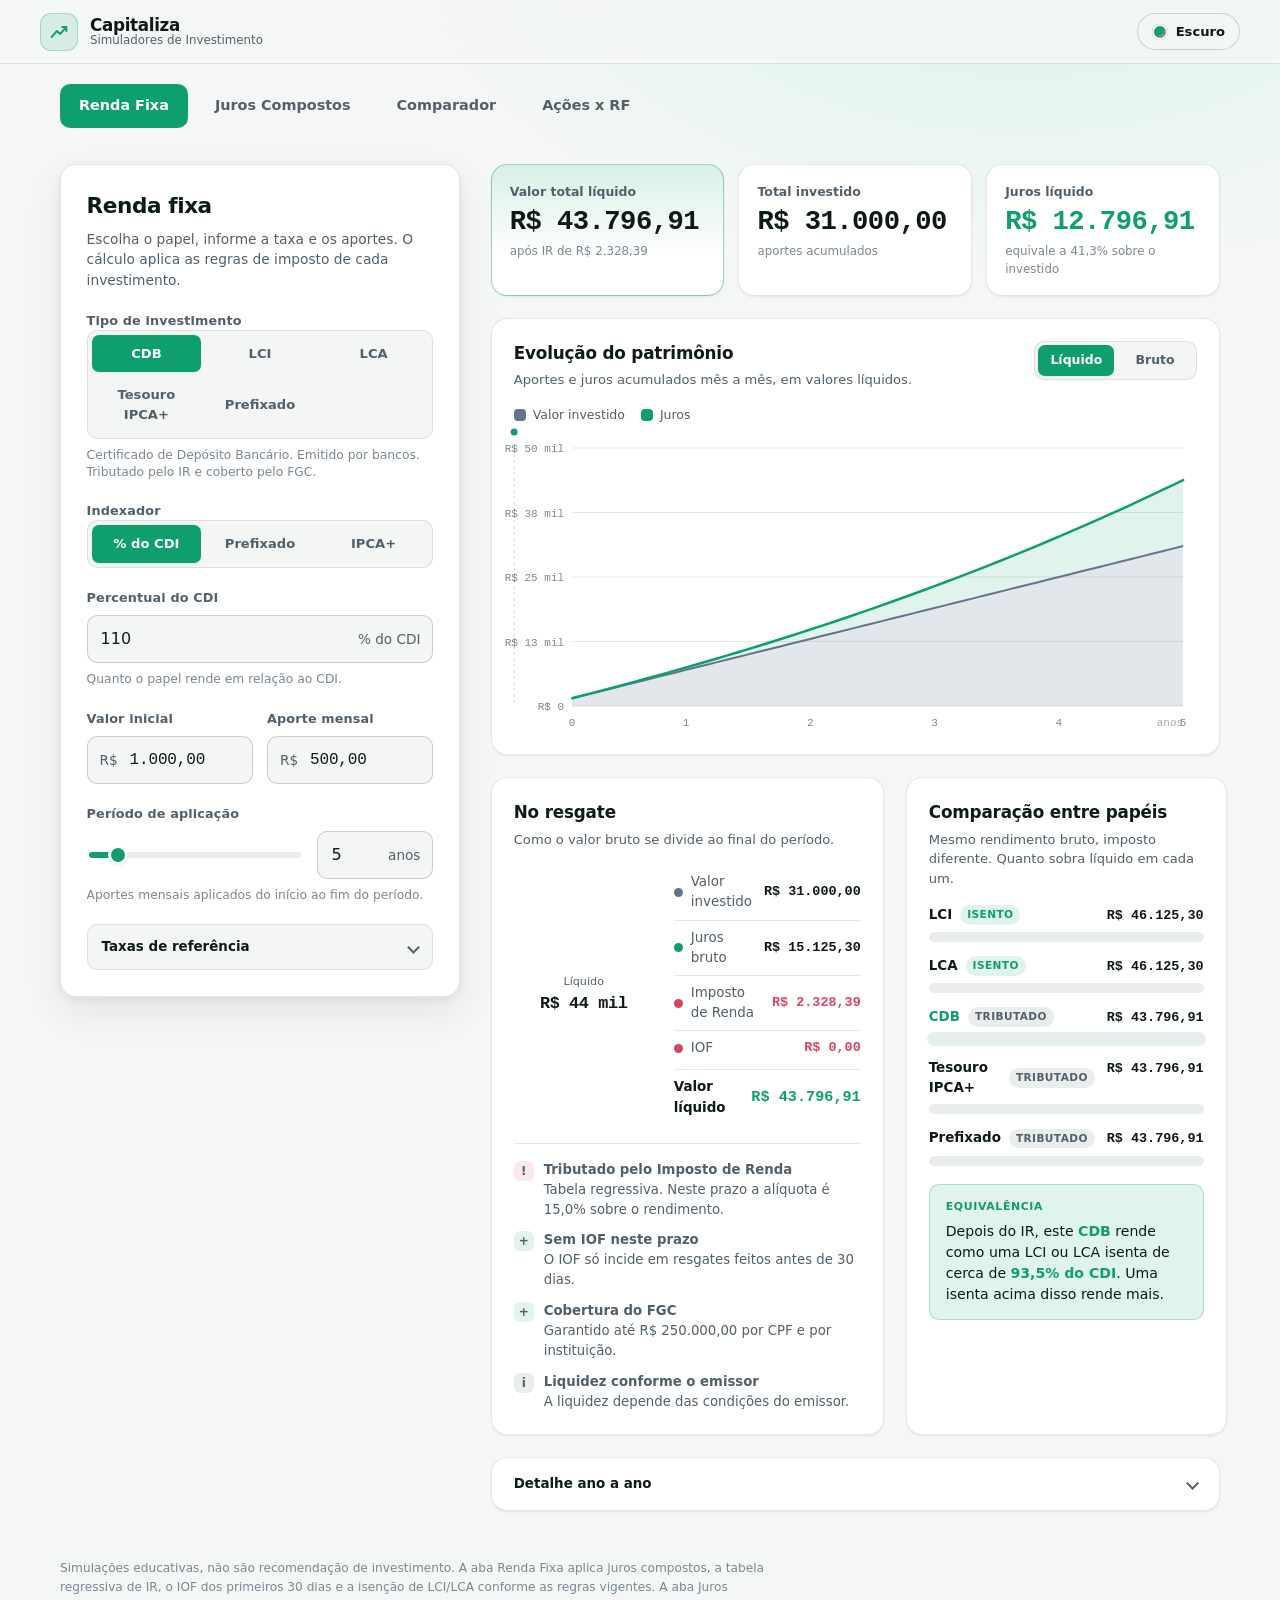
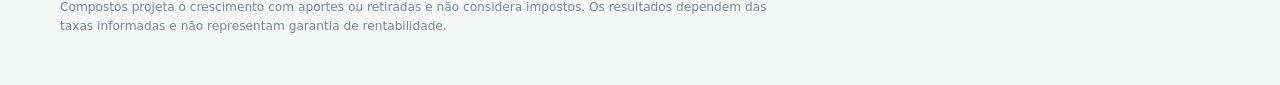
==== public/index.html @ 582df87d "fix: corrige exposição de .git e reestrutura site em public/ - Move index.html/script.js/style.css p" ====
<!DOCTYPE html>
<html lang="pt-BR" data-theme="dark">
<head>
  <meta charset="UTF-8">
  <meta name="viewport" content="width=device-width, initial-scale=1.0">
  <meta name="color-scheme" content="dark light">
  <meta name="theme-color" content="#0a0c10">
  <meta name="description" content="Simuladores de investimento: renda fixa brasileira (CDB, LCI, LCA, Tesouro IPCA+, prefixado) com IR, IOF e FGC, e calculadora de juros compostos e simples com aportes ou retiradas mensais e gráficos.">
  <title>Capitaliza · Simuladores de Investimento</title>
  <link rel="stylesheet" href="style.css">
</head>
<body>
  <!-- Região exclusiva para leitores de tela: anuncia o resumo a cada recálculo -->
  <p class="sr-only" id="live-summary" aria-live="polite"></p>

  <header class="app-header">
    <a class="brand" href="#main">
      <span class="brand__mark" aria-hidden="true">
        <svg viewBox="0 0 24 24" width="22" height="22" fill="none" stroke="currentColor" stroke-width="2.2" stroke-linecap="round" stroke-linejoin="round">
          <path d="M4 17.5 L9.5 11 L13.5 14 L20 6.5"></path>
          <path d="M15.5 6.5 L20 6.5 L20 11"></path>
        </svg>
      </span>
      <span class="brand__text">
        <span class="brand__name">Capitaliza</span>
        <span class="brand__sub">Simuladores de Investimento</span>
      </span>
    </a>

    <button type="button" class="theme-toggle" id="theme-toggle" aria-label="Alternar entre tema claro e escuro">
      <span class="theme-toggle__icon" aria-hidden="true"></span>
      <span class="theme-toggle__label" id="theme-toggle-label">Claro</span>
    </button>
  </header>

  <nav class="tabs" role="tablist" aria-label="Calculadoras">
    <button type="button" class="tab is-active" id="tab-rendafixa" role="tab" aria-selected="true" aria-controls="view-rendafixa">Renda Fixa</button>
    <button type="button" class="tab" id="tab-juros" role="tab" aria-selected="false" aria-controls="view-juros" tabindex="-1">Juros Compostos</button>
    <button type="button" class="tab" id="tab-comparador" role="tab" aria-selected="false" aria-controls="view-comparador" tabindex="-1">Comparador</button>
    <button type="button" class="tab" id="tab-acoes" role="tab" aria-selected="false" aria-controls="view-acoes" tabindex="-1">Ações x RF</button>
  </nav>

  <main id="main">

    <!-- ===================================================================
         ABA 1: RENDA FIXA
         =================================================================== -->
    <div class="view layout is-active" id="view-rendafixa" role="tabpanel" aria-labelledby="tab-rendafixa">

      <form class="panel" id="simulator-form" novalidate>
        <header class="panel__head">
          <h1 class="panel__title">Renda fixa</h1>
          <p class="panel__hint">Escolha o papel, informe a taxa e os aportes. O cálculo aplica as regras de imposto de cada investimento.</p>
        </header>

        <fieldset class="field">
          <legend class="field__legend">Tipo de investimento</legend>
          <div class="segmented segmented--wrap" role="radiogroup" aria-label="Tipo de investimento" id="instrument-group">
            <label class="segment"><input type="radio" name="instrument" value="cdb" checked><span class="segment__face">CDB</span></label>
            <label class="segment"><input type="radio" name="instrument" value="lci"><span class="segment__face">LCI</span></label>
            <label class="segment"><input type="radio" name="instrument" value="lca"><span class="segment__face">LCA</span></label>
            <label class="segment"><input type="radio" name="instrument" value="tesouro_ipca"><span class="segment__face">Tesouro IPCA+</span></label>
            <label class="segment"><input type="radio" name="instrument" value="pre"><span class="segment__face">Prefixado</span></label>
          </div>
          <p class="field__help" id="instrument-help"></p>
        </fieldset>

        <fieldset class="field">
          <legend class="field__legend">Indexador</legend>
          <div class="segmented" role="radiogroup" aria-label="Indexador" id="indexer-group"></div>
        </fieldset>

        <div class="field">
          <label class="field__label" for="rate-input" id="rate-label">Percentual do CDI</label>
          <div class="affix-input">
            <input class="control" id="rate-input" type="text" inputmode="decimal" autocomplete="off" value="110" aria-describedby="rate-help">
            <span class="affix affix--suffix" id="rate-suffix">% do CDI</span>
          </div>
          <p class="field__help" id="rate-help">Quanto o papel rende em relação ao CDI.</p>
        </div>

        <div class="field-row">
          <div class="field">
            <label class="field__label" for="initial-input">Valor inicial</label>
            <div class="affix-input">
              <span class="affix affix--prefix">R$</span>
              <input class="control control--money" id="initial-input" type="text" inputmode="numeric" autocomplete="off" value="1.000,00">
            </div>
          </div>
          <div class="field">
            <label class="field__label" for="monthly-input">Aporte mensal</label>
            <div class="affix-input">
              <span class="affix affix--prefix">R$</span>
              <input class="control control--money" id="monthly-input" type="text" inputmode="numeric" autocomplete="off" value="500,00">
            </div>
          </div>
        </div>

        <div class="field">
          <label class="field__label" for="years-input">Período de aplicação</label>
          <div class="years">
            <input class="years__range" id="years-range" type="range" min="1" max="40" step="1" value="5" aria-label="Período em anos (controle deslizante)">
            <div class="affix-input affix-input--compact">
              <input class="control" id="years-input" type="number" min="1" max="40" step="1" value="5" aria-label="Período em anos">
              <span class="affix affix--suffix">anos</span>
            </div>
          </div>
          <p class="field__help" id="term-help"></p>
        </div>

        <details class="assumptions">
          <summary class="assumptions__summary">
            <span>Taxas de referência</span>
            <span class="assumptions__caret" aria-hidden="true"></span>
          </summary>
          <div class="assumptions__body">
            <div class="field-row">
              <div class="field">
                <label class="field__label" for="cdi-input">CDI ao ano</label>
                <div class="affix-input">
                  <input class="control" id="cdi-input" type="text" inputmode="decimal" autocomplete="off" value="14,40">
                  <span class="affix affix--suffix">%</span>
                </div>
              </div>
              <div class="field">
                <label class="field__label" for="ipca-input">IPCA ao ano</label>
                <div class="affix-input">
                  <input class="control" id="ipca-input" type="text" inputmode="decimal" autocomplete="off" value="4,50">
                  <span class="affix affix--suffix">%</span>
                </div>
              </div>
            </div>
            <p class="field__help">
              Selic em 14,50% a.a. (Copom, jun/2026). O CDI fica logo abaixo da Selic.
              Valores editáveis: confirme as taxas vigentes antes de decidir.
            </p>
          </div>
        </details>
      </form>

      <section class="results" aria-label="Resultado da simulação">
        <div class="metrics" id="metrics">
          <article class="metric metric--primary">
            <span class="metric__label">Valor total líquido</span>
            <strong class="metric__value" id="m-net-total">R$ 0,00</strong>
            <span class="metric__foot" id="m-net-rate">no resgate, após impostos</span>
          </article>
          <article class="metric">
            <span class="metric__label">Total investido</span>
            <strong class="metric__value" id="m-invested">R$ 0,00</strong>
            <span class="metric__foot" id="m-invested-foot">aportes acumulados</span>
          </article>
          <article class="metric">
            <span class="metric__label">Juros líquido</span>
            <strong class="metric__value metric__value--accent" id="m-net-yield">R$ 0,00</strong>
            <span class="metric__foot" id="m-net-yield-foot">rendimento após impostos</span>
          </article>
        </div>

        <article class="card chart-card">
          <header class="card__head">
            <div>
              <h2 class="card__title">Evolução do patrimônio</h2>
              <p class="card__sub" id="area-caption">Aportes e juros acumulados mês a mês.</p>
            </div>
            <div class="segmented segmented--sm" role="radiogroup" aria-label="Modo de visualização" id="mode-group">
              <label class="segment"><input type="radio" name="mode" value="net" checked><span class="segment__face">Líquido</span></label>
              <label class="segment"><input type="radio" name="mode" value="gross"><span class="segment__face">Bruto</span></label>
            </div>
          </header>

          <div class="legend">
            <span class="legend__item"><span class="legend__swatch legend__swatch--principal"></span>Valor investido</span>
            <span class="legend__item"><span class="legend__swatch legend__swatch--yield"></span>Juros</span>
          </div>

          <div class="chart" id="area-chart">
            <svg class="chart__svg" id="area-svg" role="img" aria-labelledby="area-svg-title"></svg>
            <span class="sr-only" id="area-svg-title"></span>
            <div class="tooltip" id="area-tooltip" role="status" hidden></div>
          </div>
        </article>

        <div class="results-grid">
          <article class="card">
            <header class="card__head card__head--stack">
              <h2 class="card__title">No resgate</h2>
              <p class="card__sub">Como o valor bruto se divide ao final do período.</p>
            </header>

            <div class="composition">
              <div class="donut">
                <svg class="donut__svg" viewBox="0 0 120 120" role="img" aria-labelledby="donut-title">
                  <span class="sr-only" id="donut-title"></span>
                  <circle class="donut__track" cx="60" cy="60" r="48"></circle>
                  <circle class="donut__seg donut__seg--principal" id="seg-principal" cx="60" cy="60" r="48"></circle>
                  <circle class="donut__seg donut__seg--yield" id="seg-yield" cx="60" cy="60" r="48"></circle>
                  <circle class="donut__seg donut__seg--tax" id="seg-tax" cx="60" cy="60" r="48"></circle>
                </svg>
                <div class="donut__center">
                  <span class="donut__center-label">Líquido</span>
                  <strong class="donut__center-value" id="donut-center">R$ 0</strong>
                </div>
              </div>

              <dl class="ledger">
                <div class="ledger__row"><dt><span class="dot dot--principal"></span>Valor investido</dt><dd id="led-invested">R$ 0,00</dd></div>
                <div class="ledger__row"><dt><span class="dot dot--yield"></span>Juros bruto</dt><dd id="led-gross-yield">R$ 0,00</dd></div>
                <div class="ledger__row ledger__row--tax"><dt><span class="dot dot--tax"></span>Imposto de Renda</dt><dd id="led-ir">R$ 0,00</dd></div>
                <div class="ledger__row ledger__row--tax"><dt><span class="dot dot--tax"></span>IOF</dt><dd id="led-iof">R$ 0,00</dd></div>
                <div class="ledger__row ledger__row--total"><dt>Valor líquido</dt><dd id="led-net">R$ 0,00</dd></div>
              </dl>
            </div>

            <ul class="rules" id="rules" aria-label="Regras do investimento"></ul>
          </article>

          <article class="card">
            <header class="card__head card__head--stack">
              <h2 class="card__title">Comparação entre papéis</h2>
              <p class="card__sub">Mesmo rendimento bruto, imposto diferente. Quanto sobra líquido em cada um.</p>
            </header>

            <div class="bars" id="bars"></div>

            <aside class="insight">
              <span class="insight__tag">Equivalência</span>
              <p class="insight__text" id="insight-text"></p>
            </aside>
          </article>
        </div>

        <details class="card breakdown">
          <summary class="breakdown__summary">
            <span>Detalhe ano a ano</span>
            <span class="assumptions__caret" aria-hidden="true"></span>
          </summary>
          <div class="breakdown__scroll">
            <table class="table">
              <thead>
                <tr>
                  <th scope="col">Ano</th>
                  <th scope="col">Investido</th>
                  <th scope="col">Juros no ano</th>
                  <th scope="col">Saldo bruto</th>
                  <th scope="col">Saldo líquido</th>
                </tr>
              </thead>
              <tbody id="year-table-body"></tbody>
            </table>
          </div>
        </details>
      </section>
    </div>

    <!-- ===================================================================
         ABA 2: JUROS COMPOSTOS E SIMPLES
         =================================================================== -->
    <div class="view layout" id="view-juros" role="tabpanel" aria-labelledby="tab-juros">

      <form class="panel" id="juros-form" novalidate>
        <header class="panel__head">
          <h1 class="panel__title">Juros compostos</h1>
          <p class="panel__hint">Projete o crescimento de uma aplicação com aportes ou retiradas mensais, em juros compostos ou simples.</p>
        </header>

        <fieldset class="field">
          <legend class="field__legend">Tipo de cálculo</legend>
          <div class="segmented" role="radiogroup" aria-label="Tipo de cálculo" id="ji-type">
            <label class="segment"><input type="radio" name="ji-type" value="compostos" checked><span class="segment__face">Compostos</span></label>
            <label class="segment"><input type="radio" name="ji-type" value="simples"><span class="segment__face">Simples</span></label>
          </div>
        </fieldset>

        <fieldset class="field">
          <legend class="field__legend">Movimentação mensal</legend>
          <div class="segmented" role="radiogroup" aria-label="Movimentação mensal" id="ji-flow">
            <label class="segment"><input type="radio" name="ji-flow" value="aporte" checked><span class="segment__face">Aportar</span></label>
            <label class="segment"><input type="radio" name="ji-flow" value="retirada"><span class="segment__face">Retirar</span></label>
          </div>
          <p class="field__help" id="ji-flow-help">Aporte: você deposita todo mês. Retirada: você saca todo mês a partir do valor inicial.</p>
        </fieldset>

        <div class="field-row">
          <div class="field">
            <label class="field__label" for="ji-initial">Valor inicial</label>
            <div class="affix-input">
              <span class="affix affix--prefix">R$</span>
              <input class="control control--money" id="ji-initial" type="text" inputmode="numeric" autocomplete="off" value="1.000,00">
            </div>
          </div>
          <div class="field">
            <label class="field__label" for="ji-monthly" id="ji-monthly-label">Valor mensal</label>
            <div class="affix-input">
              <span class="affix affix--prefix">R$</span>
              <input class="control control--money" id="ji-monthly" type="text" inputmode="numeric" autocomplete="off" value="100,00">
            </div>
          </div>
        </div>

        <div class="field-row field-row--stack">
          <div class="field">
            <label class="field__label" for="ji-rate">Taxa de juros</label>
            <div class="combo">
              <div class="affix-input">
                <span class="affix affix--prefix">%</span>
                <input class="control" id="ji-rate" type="text" inputmode="decimal" autocomplete="off" value="14,79">
              </div>
              <select class="control select" id="ji-rate-unit" aria-label="Período da taxa de juros">
                <option value="anual" selected>anual</option>
                <option value="mensal">mensal</option>
              </select>
            </div>
          </div>
          <div class="field">
            <label class="field__label" for="ji-period">Período</label>
            <div class="combo">
              <input class="control" id="ji-period" type="number" min="1" max="600" step="1" value="12" aria-label="Quantidade do período">
              <select class="control select" id="ji-period-unit" aria-label="Unidade do período">
                <option value="anos" selected>ano(s)</option>
                <option value="meses">mês(es)</option>
              </select>
            </div>
          </div>
        </div>

        <div class="actions">
          <button type="submit" class="btn btn--primary" id="ji-calc">Calcular</button>
          <button type="button" class="btn btn--ghost" id="ji-clear">Limpar</button>
        </div>
      </form>

      <section class="results" aria-label="Resultado dos juros">
        <div class="metrics">
          <article class="metric metric--primary">
            <span class="metric__label" id="ji-m1-label">Valor total final</span>
            <strong class="metric__value" id="ji-m1">R$ 0,00</strong>
            <span class="metric__foot" id="ji-m1-foot"></span>
          </article>
          <article class="metric">
            <span class="metric__label" id="ji-m2-label">Total investido</span>
            <strong class="metric__value" id="ji-m2">R$ 0,00</strong>
            <span class="metric__foot" id="ji-m2-foot"></span>
          </article>
          <article class="metric">
            <span class="metric__label" id="ji-m3-label">Total em juros</span>
            <strong class="metric__value metric__value--accent" id="ji-m3">R$ 0,00</strong>
            <span class="metric__foot" id="ji-m3-foot"></span>
          </article>
        </div>

        <article class="card chart-card">
          <header class="card__head card__head--stack">
            <h2 class="card__title">Evolução do montante</h2>
            <p class="card__sub" id="ji-chart-sub">Crescimento mês a mês.</p>
          </header>
          <div class="legend" id="ji-legend"></div>
          <div class="chart" id="juros-chart">
            <svg class="chart__svg" id="juros-svg" role="img" aria-labelledby="juros-svg-title"></svg>
            <span class="sr-only" id="juros-svg-title"></span>
            <div class="tooltip" id="juros-tooltip" role="status" hidden></div>
          </div>
        </article>

        <p class="note" id="ji-note" hidden></p>

        <details class="card breakdown" id="ji-breakdown">
          <summary class="breakdown__summary">
            <span>Detalhe mês a mês</span>
            <span class="assumptions__caret" aria-hidden="true"></span>
          </summary>
          <div class="breakdown__scroll">
            <table class="table" id="ji-table">
              <thead id="ji-thead"></thead>
              <tbody id="ji-tbody"></tbody>
            </table>
          </div>
        </details>
      </section>
    </div>
    <!-- ===================================================================
         ABA 3: COMPARADOR DE RENDA FIXA
         =================================================================== -->
    <div class="view view--full" id="view-comparador" role="tabpanel" aria-labelledby="tab-comparador">
      <form class="card compare-form" id="cmp-form" novalidate>
        <header class="panel__head">
          <h1 class="panel__title">Comparador de renda fixa</h1>
          <p class="panel__hint">Compare dois investimentos lado a lado e veja qual rende mais depois do Imposto de Renda.</p>
        </header>

        <div class="compare-cols">
          <fieldset class="compare-col">
            <legend class="compare-col__legend">Investimento A</legend>
            <div class="field">
              <label class="field__label" for="cmp-a-type">Qual é o tipo de investimento?</label>
              <select class="control select select--block" id="cmp-a-type">
                <option value="cdb" selected>CDB</option>
                <option value="lci">LCI</option>
                <option value="lca">LCA</option>
                <option value="tesouro_ipca">Tesouro IPCA+</option>
                <option value="pre">Prefixado</option>
              </select>
            </div>
            <div class="field">
              <span class="field__label">A rentabilidade está em</span>
              <div class="segmented" role="radiogroup" aria-label="Forma de rentabilidade do investimento A">
                <label class="segment"><input type="radio" name="cmp-a-mode" value="pre"><span class="segment__face">pré-fixado</span></label>
                <label class="segment"><input type="radio" name="cmp-a-mode" value="cdi" checked><span class="segment__face">% do CDI</span></label>
                <label class="segment"><input type="radio" name="cmp-a-mode" value="ipca"><span class="segment__face">IPCA+</span></label>
              </div>
            </div>
            <div class="field-row">
              <div class="field">
                <label class="field__label" for="cmp-a-rate">Rentabilidade</label>
                <div class="affix-input">
                  <span class="affix affix--prefix">%</span>
                  <input class="control" id="cmp-a-rate" type="text" inputmode="decimal" autocomplete="off" value="108">
                </div>
                <p class="field__help" id="cmp-a-rate-help">percentual do CDI</p>
              </div>
              <div class="field">
                <label class="field__label" for="cmp-a-months">Tempo (meses)</label>
                <input class="control" id="cmp-a-months" type="number" min="1" max="600" step="1" value="36" aria-label="Tempo do investimento A em meses">
              </div>
            </div>
          </fieldset>

          <fieldset class="compare-col">
            <legend class="compare-col__legend">Investimento B</legend>
            <div class="field">
              <label class="field__label" for="cmp-b-type">Você quer comparar com:</label>
              <select class="control select select--block" id="cmp-b-type">
                <option value="cdb">CDB</option>
                <option value="lci">LCI</option>
                <option value="lca" selected>LCA</option>
                <option value="tesouro_ipca">Tesouro IPCA+</option>
                <option value="pre">Prefixado</option>
              </select>
            </div>
            <div class="field">
              <span class="field__label">A rentabilidade está em</span>
              <div class="segmented" role="radiogroup" aria-label="Forma de rentabilidade do investimento B">
                <label class="segment"><input type="radio" name="cmp-b-mode" value="pre"><span class="segment__face">pré-fixado</span></label>
                <label class="segment"><input type="radio" name="cmp-b-mode" value="cdi" checked><span class="segment__face">% do CDI</span></label>
                <label class="segment"><input type="radio" name="cmp-b-mode" value="ipca"><span class="segment__face">IPCA+</span></label>
              </div>
            </div>
            <div class="field-row">
              <div class="field">
                <label class="field__label" for="cmp-b-rate">Rentabilidade</label>
                <div class="affix-input">
                  <span class="affix affix--prefix">%</span>
                  <input class="control" id="cmp-b-rate" type="text" inputmode="decimal" autocomplete="off" value="103">
                </div>
                <p class="field__help" id="cmp-b-rate-help">percentual do CDI</p>
              </div>
              <div class="field">
                <label class="field__label" for="cmp-b-months">Tempo (meses)</label>
                <input class="control" id="cmp-b-months" type="number" min="1" max="600" step="1" value="36" aria-label="Tempo do investimento B em meses">
              </div>
            </div>
          </fieldset>
        </div>

        <div class="compare-foot">
          <div class="compare-base">
            <div class="field">
              <label class="field__label" for="cmp-cdi">CDI ao ano</label>
              <div class="affix-input">
                <input class="control" id="cmp-cdi" type="text" inputmode="decimal" autocomplete="off" value="14,40">
                <span class="affix affix--suffix">%</span>
              </div>
            </div>
            <div class="field">
              <label class="field__label" for="cmp-ipca">IPCA ao ano</label>
              <div class="affix-input">
                <input class="control" id="cmp-ipca" type="text" inputmode="decimal" autocomplete="off" value="4,50">
                <span class="affix affix--suffix">%</span>
              </div>
            </div>
          </div>
          <button type="submit" class="btn btn--primary" id="cmp-calc">Calcular</button>
        </div>
        <p class="base-note" id="cmp-base"></p>
      </form>

      <div class="verdict" id="cmp-verdict" role="status"></div>

      <div class="compare-results">
        <article class="result-card" id="cmp-card-a">
          <header class="result-card__head" id="cmp-a-title">CDB</header>
          <div class="result-card__body">
            <div class="result-line result-line--hero">
              <span class="result-line__label">Rentabilidade líquida</span>
              <strong class="result-line__value" id="cmp-a-net">0%</strong>
              <span class="result-line__sub" id="cmp-a-sub"></span>
            </div>
            <dl class="result-meta">
              <div><dt>Rentabilidade bruta</dt><dd id="cmp-a-gross">0% a.a.</dd></div>
              <div><dt>Período</dt><dd id="cmp-a-period">0 meses</dd></div>
            </dl>
            <span class="prazo-badge" id="cmp-a-prazo"></span>
            <div class="ir-box" id="cmp-a-ir"></div>
          </div>
        </article>

        <article class="result-card" id="cmp-card-b">
          <header class="result-card__head" id="cmp-b-title">LCA</header>
          <div class="result-card__body">
            <div class="result-line result-line--hero">
              <span class="result-line__label">Rentabilidade líquida</span>
              <strong class="result-line__value" id="cmp-b-net">0%</strong>
              <span class="result-line__sub" id="cmp-b-sub"></span>
            </div>
            <dl class="result-meta">
              <div><dt>Rentabilidade bruta</dt><dd id="cmp-b-gross">0% a.a.</dd></div>
              <div><dt>Período</dt><dd id="cmp-b-period">0 meses</dd></div>
            </dl>
            <span class="prazo-badge" id="cmp-b-prazo"></span>
            <div class="ir-box" id="cmp-b-ir"></div>
          </div>
        </article>
      </div>
    </div>
    <!-- ===================================================================
         ABA 4: ACOES x RENDA FIXA
         =================================================================== -->
    <div class="view layout" id="view-acoes" role="tabpanel" aria-labelledby="tab-acoes">

      <form class="panel" id="acoes-form" novalidate>
        <header class="panel__head">
          <h1 class="panel__title">Ações x Renda Fixa</h1>
          <p class="panel__hint">Compare uma ação, com todos os dividendos reinvestidos em novas ações, com a renda fixa no mesmo período.</p>
        </header>

        <div class="field">
          <label class="field__label" for="ac-ticker">Código da ação</label>
          <input class="control" id="ac-ticker" type="text" autocomplete="off" value="ITUB4" placeholder="ITUB4">
          <p class="field__help">No plano gratuito da brapi funcionam sem token: <strong>PETR4, MGLU3, VALE3 e ITUB4</strong>. Outras ações (como BBAS3) exigem token de um plano pago.</p>
        </div>

        <div class="field-row">
          <div class="field">
            <label class="field__label" for="ac-start">Ano inicial</label>
            <input class="control" id="ac-start" type="number" min="1995" max="2026" step="1" value="2010">
          </div>
          <div class="field">
            <label class="field__label" for="ac-end">Ano final</label>
            <input class="control" id="ac-end" type="number" min="1995" max="2026" step="1" value="2020">
          </div>
        </div>

        <div class="field">
          <label class="field__label" for="ac-initial">Valor investido</label>
          <div class="affix-input">
            <span class="affix affix--prefix">R$</span>
            <input class="control control--money" id="ac-initial" type="text" inputmode="numeric" autocomplete="off" value="10.000,00">
          </div>
        </div>

        <div class="field">
          <label class="field__label" for="ac-rate">Renda fixa (taxa ao ano)</label>
          <div class="affix-input">
            <span class="affix affix--prefix">%</span>
            <input class="control" id="ac-rate" type="text" inputmode="decimal" autocomplete="off" value="9,5">
          </div>
          <p class="field__help">Taxa média da renda fixa no período (ex.: CDI médio). Aproximação por taxa constante.</p>
        </div>

        <details class="assumptions">
          <summary class="assumptions__summary">
            <span>Token brapi.dev</span>
            <span class="assumptions__caret" aria-hidden="true"></span>
          </summary>
          <div class="assumptions__body">
            <div class="field">
              <label class="field__label" for="ac-token">Token</label>
              <input class="control" id="ac-token" type="password" autocomplete="off" placeholder="cole seu token aqui">
              <p class="field__help">Necessário apenas para ações fora das 4 gratuitas (requer plano pago da brapi.dev). Fica salvo apenas no seu navegador.</p>
            </div>
          </div>
        </details>

        <div class="actions">
          <button type="submit" class="btn btn--primary" id="ac-calc">Comparar</button>
        </div>
      </form>

      <section class="results" aria-label="Resultado da comparação">
        <div class="ac-state" id="ac-state">
          Escolha a ação e clique em <strong>Comparar</strong>. As ações PETR4, MGLU3, VALE3 e ITUB4 funcionam sem token.
        </div>

        <div id="ac-output" hidden>
          <div class="metrics">
            <article class="metric metric--primary">
              <span class="metric__label">Ação com dividendos</span>
              <strong class="metric__value" id="ac-m-stock">R$ 0,00</strong>
              <span class="metric__foot" id="ac-m-stock-foot"></span>
            </article>
            <article class="metric">
              <span class="metric__label">Renda fixa</span>
              <strong class="metric__value" id="ac-m-rf">R$ 0,00</strong>
              <span class="metric__foot" id="ac-m-rf-foot"></span>
            </article>
            <article class="metric">
              <span class="metric__label" id="ac-m-diff-label">Diferença</span>
              <strong class="metric__value metric__value--accent" id="ac-m-diff">R$ 0,00</strong>
              <span class="metric__foot" id="ac-m-diff-foot"></span>
            </article>
          </div>

          <article class="card chart-card">
            <header class="card__head card__head--stack">
              <h2 class="card__title" id="ac-chart-title">Evolução do investimento</h2>
              <p class="card__sub" id="ac-chart-sub"></p>
            </header>
            <div class="legend" id="ac-legend"></div>
            <div class="chart" id="acoes-chart">
              <svg class="chart__svg" id="acoes-svg" role="img" aria-labelledby="acoes-svg-title"></svg>
              <span class="sr-only" id="acoes-svg-title"></span>
              <div class="tooltip" id="acoes-tooltip" role="status" hidden></div>
            </div>
          </article>

          <article class="card">
            <header class="card__head card__head--stack">
              <h2 class="card__title">Detalhe da ação</h2>
            </header>
            <dl class="ledger">
              <div class="ledger__row"><dt>Período</dt><dd id="ac-bd-period"></dd></div>
              <div class="ledger__row"><dt>Valor investido</dt><dd id="ac-bd-invested"></dd></div>
              <div class="ledger__row"><dt>Preço da ação (início e fim)</dt><dd id="ac-bd-price"></dd></div>
              <div class="ledger__row"><dt>Valor só com a valorização do preço</dt><dd id="ac-bd-priceval"></dd></div>
              <div class="ledger__row"><dt>Ganho com dividendos reinvestidos</dt><dd id="ac-bd-div"></dd></div>
              <div class="ledger__row ledger__row--total"><dt>Valor final da ação</dt><dd id="ac-bd-total"></dd></div>
            </dl>
          </article>

          <p class="note" id="ac-note"></p>
        </div>
      </section>
    </div>
  </main>

  <footer class="app-footer">
    <p>
      Simulações educativas, não são recomendação de investimento. A aba Renda Fixa aplica juros compostos,
      a tabela regressiva de IR, o IOF dos primeiros 30 dias e a isenção de LCI/LCA conforme as regras vigentes.
      A aba Juros Compostos projeta o crescimento com aportes ou retiradas e não considera impostos.
      Os resultados dependem das taxas informadas e não representam garantia de rentabilidade.
    </p>
  </footer>

  <script src="script.js" defer></script>
</body>
</html>
---- public/style.css ----
/* =========================================================================
   Capitaliza - Simulador de Renda Fixa
   CSS puro, sem dependencias. Estrategia de tema por variaveis CSS.

   Escala de raio (trava de forma):
     superficies / cartoes ... 16px
     controles / inputs ...... 10px
     badges / segmentos ...... pill (999px)
   Acento unico: verde (crescimento). Vermelho suave so para imposto (estado).
   ========================================================================= */

/* ----------------------------- Tokens ---------------------------------- */
:root {
  color-scheme: dark;

  --bg:            #0a0c10;
  --bg-grad:       radial-gradient(1200px 700px at 78% -8%, #11251d 0%, transparent 60%);
  --surface:       #11151c;
  --surface-2:     #161b24;
  --surface-3:     #1c222d;
  --border:        rgba(255, 255, 255, 0.09);
  --border-strong: rgba(255, 255, 255, 0.16);

  --text:          #e9eef4;
  --text-muted:    #9aa6b4;
  --text-faint:    #6b7686;

  --accent:        #35d399;   /* verde crescimento */
  --accent-strong: #14b87f;
  --accent-soft:   rgba(53, 211, 153, 0.14);
  --on-accent:     #04241a;   /* texto sobre o verde, alto contraste */

  --principal:     #8595a8;   /* valor investido (neutro) */
  --principal-soft:rgba(133, 149, 168, 0.20);
  --negative:      #f4768e;   /* imposto (estado) */
  --negative-soft: rgba(244, 118, 142, 0.15);

  --shadow-sm: 0 1px 2px rgba(0, 0, 0, 0.4);
  --shadow-md: 0 2px 8px rgba(0, 0, 0, 0.35), 0 18px 40px rgba(0, 0, 0, 0.30);

  --r-card: 16px;
  --r-control: 10px;
  --r-pill: 999px;

  --maxw: 1240px;
  --gap: 22px;
  --header-h: 64px;

  --font-sans: ui-sans-serif, system-ui, -apple-system, "Segoe UI", Roboto, Helvetica, Arial, sans-serif;
  --font-mono: ui-monospace, "SF Mono", "JetBrains Mono", "Cascadia Code", Menlo, Consolas, monospace;

  --ease: cubic-bezier(0.16, 1, 0.3, 1);
}

[data-theme="light"] {
  color-scheme: light;

  --bg:            #f5f7f6;
  --bg-grad:       radial-gradient(1100px 640px at 80% -10%, #d8f3e7 0%, transparent 58%);
  --surface:       #ffffff;
  --surface-2:     #f3f6f5;
  --surface-3:     #e9eeec;
  --border:        rgba(13, 27, 22, 0.10);
  --border-strong: rgba(13, 27, 22, 0.18);

  --text:          #0e1a16;
  --text-muted:    #51606a;
  --text-faint:    #7a8893;

  --accent:        #0f9e6e;
  --accent-strong: #0a7d57;
  --accent-soft:   rgba(15, 158, 110, 0.12);
  --on-accent:     #ffffff;

  --principal:     #64748b;
  --principal-soft:rgba(100, 116, 139, 0.18);
  --negative:      #d6455f;
  --negative-soft: rgba(214, 69, 95, 0.12);

  --shadow-sm: 0 1px 2px rgba(13, 27, 22, 0.08);
  --shadow-md: 0 2px 10px rgba(13, 27, 22, 0.07), 0 16px 36px rgba(13, 27, 22, 0.08);
}

/* ----------------------------- Reset ----------------------------------- */
*, *::before, *::after { box-sizing: border-box; }

html { -webkit-text-size-adjust: 100%; }

body {
  margin: 0;
  min-height: 100dvh;
  font-family: var(--font-sans);
  font-size: 16px;
  line-height: 1.5;
  color: var(--text);
  background-color: var(--bg);
  background-image: var(--bg-grad);
  background-attachment: fixed;
  -webkit-font-smoothing: antialiased;
  text-rendering: optimizeLegibility;
  transition: background-color 0.4s var(--ease), color 0.4s var(--ease);
}

h1, h2, p, dl, dd, figure { margin: 0; }
button { font: inherit; color: inherit; }
input { font: inherit; }
fieldset { margin: 0; padding: 0; border: 0; min-width: 0; }
legend { padding: 0; }
summary::-webkit-details-marker { display: none; }

/* Numeros com largura fixa para alinhar valores monetarios */
.metric__value, .ledger dd, .table td, .donut__center-value,
.bar__value, .affix, .control { font-variant-numeric: tabular-nums; }

.sr-only {
  position: absolute; width: 1px; height: 1px;
  padding: 0; margin: -1px; overflow: hidden;
  clip: rect(0, 0, 0, 0); white-space: nowrap; border: 0;
}

:where(a, button, input, summary):focus-visible {
  outline: 2px solid var(--accent);
  outline-offset: 2px;
  border-radius: 6px;
}

/* ----------------------------- Header ---------------------------------- */
.app-header {
  position: sticky;
  top: 0;
  z-index: 20;
  height: var(--header-h);
  display: flex;
  align-items: center;
  justify-content: space-between;
  gap: 16px;
  padding: 0 clamp(16px, 4vw, 40px);
  background: color-mix(in srgb, var(--bg) 78%, transparent);
  backdrop-filter: saturate(150%) blur(12px);
  -webkit-backdrop-filter: saturate(150%) blur(12px);
  border-bottom: 1px solid var(--border);
}

.brand {
  display: inline-flex;
  align-items: center;
  gap: 12px;
  text-decoration: none;
  color: var(--text);
}
.brand__mark {
  display: grid;
  place-items: center;
  width: 38px; height: 38px;
  border-radius: 11px;
  color: var(--accent);
  background: var(--accent-soft);
  border: 1px solid color-mix(in srgb, var(--accent) 28%, transparent);
}
.brand__text { display: flex; flex-direction: column; line-height: 1.1; }
.brand__name { font-weight: 700; letter-spacing: -0.02em; font-size: 1.05rem; }
.brand__sub { font-size: 0.74rem; color: var(--text-muted); }

.theme-toggle {
  display: inline-flex;
  align-items: center;
  gap: 8px;
  padding: 8px 14px;
  border-radius: var(--r-pill);
  border: 1px solid var(--border-strong);
  background: var(--surface-2);
  color: var(--text);
  cursor: pointer;
  transition: transform 0.15s var(--ease), background 0.2s var(--ease), border-color 0.2s var(--ease);
}
.theme-toggle:hover { background: var(--surface-3); border-color: var(--accent); }
.theme-toggle:active { transform: scale(0.97); }
.theme-toggle__label { font-size: 0.82rem; font-weight: 600; }
.theme-toggle__icon {
  width: 16px; height: 16px; border-radius: 50%;
  background:
    radial-gradient(circle at 32% 32%, var(--accent) 0 42%, transparent 44%),
    var(--text-faint);
  box-shadow: inset 0 0 0 2px var(--surface-2);
}

/* ----------------------------- Layout ---------------------------------- */
.layout {
  max-width: var(--maxw);
  margin: 0 auto;
  padding: clamp(20px, 3vw, 36px) clamp(16px, 4vw, 40px) 40px;
  display: grid;
  grid-template-columns: minmax(330px, 400px) 1fr;
  align-items: start;
  gap: clamp(20px, 2.4vw, 34px);
}

.panel {
  position: sticky;
  top: calc(var(--header-h) + 18px);
  background: var(--surface);
  border: 1px solid var(--border);
  border-radius: var(--r-card);
  box-shadow: var(--shadow-md);
  padding: clamp(18px, 2vw, 26px);
  display: flex;
  flex-direction: column;
  gap: 20px;
}
.panel__head { display: flex; flex-direction: column; gap: 6px; }
.panel__title { font-size: 1.35rem; font-weight: 700; letter-spacing: -0.02em; }
.panel__hint { font-size: 0.86rem; color: var(--text-muted); max-width: 42ch; }

/* ----------------------------- Campos ---------------------------------- */
.field { display: flex; flex-direction: column; gap: 8px; }
.field-row { display: grid; grid-template-columns: 1fr 1fr; gap: 14px; }
/* Empilha campos cujo conteudo (input + dropdown) nao cabe lado a lado no painel estreito. */
.field-row--stack { grid-template-columns: 1fr; }
.field__legend, .field__label {
  font-size: 0.8rem;
  font-weight: 600;
  color: var(--text-muted);
  letter-spacing: 0.01em;
}
.field__help { font-size: 0.77rem; color: var(--text-faint); line-height: 1.4; }
.field__help--warn { color: var(--negative); }

.control {
  width: 100%;
  padding: 11px 13px;
  border-radius: var(--r-control);
  border: 1px solid var(--border-strong);
  background: var(--surface-2);
  color: var(--text);
  transition: border-color 0.18s var(--ease), background 0.18s var(--ease), box-shadow 0.18s var(--ease);
}
.control::placeholder { color: var(--text-faint); }
.control:hover { border-color: color-mix(in srgb, var(--accent) 40%, var(--border-strong)); }
.control:focus {
  outline: none;
  border-color: var(--accent);
  background: var(--surface);
  box-shadow: 0 0 0 4px var(--accent-soft);
}
.control--money { font-family: var(--font-mono); letter-spacing: -0.01em; }
.control[aria-invalid="true"] {
  border-color: var(--negative);
  box-shadow: 0 0 0 4px var(--negative-soft);
}
/* esconde as setas do input number para um visual limpo */
.control[type="number"] { -moz-appearance: textfield; appearance: textfield; }
.control[type="number"]::-webkit-outer-spin-button,
.control[type="number"]::-webkit-inner-spin-button { -webkit-appearance: none; margin: 0; }

.affix-input { position: relative; display: flex; align-items: center; }
.affix-input .control { padding-left: 40px; }
.affix-input .control--money { padding-left: 42px; }
.affix {
  position: absolute;
  display: inline-flex;
  align-items: center;
  font-size: 0.85rem;
  color: var(--text-muted);
  pointer-events: none;
}
.affix--prefix { left: 13px; }
.affix--suffix { right: 13px; }
.affix-input:has(.affix--suffix) .control { padding-right: 76px; padding-left: 13px; }
.affix-input:has(.affix--prefix):has(.affix--suffix) .control { padding-left: 40px; }
.affix-input--compact { flex: 0 0 116px; }

/* ----------------------------- Segmented ------------------------------- */
.segmented {
  display: grid;
  grid-auto-flow: column;
  grid-auto-columns: 1fr;
  gap: 4px;
  padding: 4px;
  border-radius: var(--r-control);
  background: var(--surface-2);
  border: 1px solid var(--border);
}
.segmented--wrap { grid-auto-flow: row; grid-template-columns: repeat(3, 1fr); }
.segmented--sm { gap: 3px; padding: 3px; }

.segment { position: relative; display: flex; }
.segment input { position: absolute; opacity: 0; inset: 0; cursor: pointer; }
.segment__face {
  flex: 1;
  display: inline-flex;
  align-items: center;
  justify-content: center;
  text-align: center;
  padding: 9px 8px;
  border-radius: 7px;
  font-size: 0.82rem;
  font-weight: 600;
  color: var(--text-muted);
  cursor: pointer;
  transition: color 0.18s var(--ease), background 0.18s var(--ease), box-shadow 0.18s var(--ease);
}
.segmented--sm .segment__face { padding: 6px 12px; font-size: 0.78rem; }
.segment:hover .segment__face { color: var(--text); }
.segment input:checked + .segment__face {
  color: var(--on-accent);
  background: var(--accent);
  box-shadow: var(--shadow-sm);
}
.segment input:focus-visible + .segment__face {
  outline: 2px solid var(--accent);
  outline-offset: 2px;
}

.instrument-help, #instrument-help { min-height: 1em; }

/* ----------------------------- Anos ------------------------------------ */
.years { display: flex; align-items: center; gap: 14px; }
.years__range {
  flex: 1;
  -webkit-appearance: none;
  appearance: none;
  height: 6px;
  border-radius: var(--r-pill);
  background:
    linear-gradient(to right, var(--accent) 0 var(--range-fill, 10%), var(--surface-3) var(--range-fill, 10%) 100%);
  cursor: pointer;
}
.years__range::-webkit-slider-thumb {
  -webkit-appearance: none;
  width: 20px; height: 20px;
  border-radius: 50%;
  background: var(--accent);
  border: 3px solid var(--surface);
  box-shadow: var(--shadow-sm);
  transition: transform 0.15s var(--ease);
}
.years__range::-moz-range-thumb {
  width: 20px; height: 20px; border: 3px solid var(--surface);
  border-radius: 50%; background: var(--accent); box-shadow: var(--shadow-sm);
}
.years__range:active::-webkit-slider-thumb { transform: scale(1.18); }

/* ----------------------------- Assumptions ----------------------------- */
.assumptions {
  border: 1px solid var(--border);
  border-radius: var(--r-control);
  background: var(--surface-2);
  overflow: hidden;
}
.assumptions__summary, .breakdown__summary {
  display: flex;
  align-items: center;
  justify-content: space-between;
  gap: 10px;
  padding: 12px 14px;
  cursor: pointer;
  font-size: 0.84rem;
  font-weight: 600;
  list-style: none;
  user-select: none;
}
.assumptions__body { padding: 4px 14px 16px; display: flex; flex-direction: column; gap: 14px; }
.assumptions__caret {
  width: 9px; height: 9px;
  border-right: 2px solid var(--text-muted);
  border-bottom: 2px solid var(--text-muted);
  transform: rotate(45deg);
  transition: transform 0.2s var(--ease);
}
.assumptions[open] .assumptions__caret,
.breakdown[open] .assumptions__caret { transform: rotate(-135deg); }

/* ----------------------------- Results / Metrics ----------------------- */
.results { display: flex; flex-direction: column; gap: var(--gap); min-width: 0; }

.metrics { display: grid; grid-template-columns: repeat(3, 1fr); gap: 14px; }
.metric {
  background: var(--surface);
  border: 1px solid var(--border);
  border-radius: var(--r-card);
  padding: 18px 18px 16px;
  display: flex;
  flex-direction: column;
  gap: 6px;
  box-shadow: var(--shadow-sm);
}
.metric--primary {
  background:
    linear-gradient(180deg, color-mix(in srgb, var(--accent) 16%, var(--surface)) 0%, var(--surface) 70%);
  border-color: color-mix(in srgb, var(--accent) 30%, var(--border));
}
.metric__label { font-size: 0.78rem; color: var(--text-muted); font-weight: 600; }
.metric__value {
  font-family: var(--font-mono);
  font-size: clamp(1.3rem, 2.4vw, 1.7rem);
  font-weight: 700;
  letter-spacing: -0.02em;
  line-height: 1.1;
}
.metric__value--accent { color: var(--accent); }
.metric__foot { font-size: 0.74rem; color: var(--text-faint); }

/* ----------------------------- Cards ----------------------------------- */
.card {
  background: var(--surface);
  border: 1px solid var(--border);
  border-radius: var(--r-card);
  box-shadow: var(--shadow-sm);
  padding: clamp(16px, 1.8vw, 22px);
}
.card__head {
  display: flex;
  align-items: flex-start;
  justify-content: space-between;
  gap: 16px;
  margin-bottom: 16px;
}
.card__head--stack { display: block; }
.card__title { font-size: 1.05rem; font-weight: 700; letter-spacing: -0.01em; }
.card__sub { font-size: 0.82rem; color: var(--text-muted); margin-top: 4px; max-width: 52ch; }

/* ----------------------------- Legend ---------------------------------- */
.legend { display: flex; flex-wrap: wrap; gap: 16px; margin-bottom: 8px; }
.legend__item { display: inline-flex; align-items: center; gap: 7px; font-size: 0.78rem; color: var(--text-muted); }
.legend__swatch { width: 12px; height: 12px; border-radius: 4px; }
.legend__swatch--principal { background: var(--principal); }
.legend__swatch--yield { background: var(--accent); }

/* ----------------------------- Area chart ------------------------------ */
.chart {
  position: relative;
  width: 100%;
  height: clamp(220px, 30vw, 300px);
}
.chart__svg { width: 100%; height: 100%; display: block; overflow: visible; }

.chart-grid-line { stroke: var(--border); stroke-width: 1; }
.chart-ylabel { fill: var(--text-faint); font-size: 11px; font-family: var(--font-mono); }
.area-principal { fill: var(--principal-soft); stroke: none; }
.area-yield { fill: var(--accent-soft); stroke: none; }
.line-principal { fill: none; stroke: var(--principal); stroke-width: 2; }
.line-total { fill: none; stroke: var(--accent); stroke-width: 2.5; stroke-linejoin: round; stroke-linecap: round; }

.chart-cursor { stroke: var(--border-strong); stroke-width: 1; stroke-dasharray: 3 3; }
.chart-dot { stroke: var(--surface); stroke-width: 2; }
.chart-dot--total { fill: var(--accent); }
.chart-dot--principal { fill: var(--principal); }

.chart__axis {
  display: flex;
  justify-content: space-between;
  margin-top: 8px;
  font-size: 0.72rem;
  color: var(--text-faint);
  font-family: var(--font-mono);
}

.tooltip {
  position: absolute;
  z-index: 5;
  min-width: 150px;
  padding: 10px 12px;
  border-radius: 10px;
  background: var(--surface-3);
  border: 1px solid var(--border-strong);
  box-shadow: var(--shadow-md);
  font-size: 0.78rem;
  pointer-events: none;
  transform: translate(-50%, calc(-100% - 14px));
  transition: opacity 0.12s var(--ease);
}
.tooltip__title { font-weight: 700; margin-bottom: 6px; font-size: 0.74rem; color: var(--text-muted); }
.tooltip__row { display: flex; align-items: center; justify-content: space-between; gap: 18px; }
.tooltip__row + .tooltip__row { margin-top: 3px; }
.tooltip__row span:first-child { display: inline-flex; align-items: center; gap: 6px; color: var(--text-muted); }
.tooltip__row span:last-child { font-family: var(--font-mono); font-weight: 600; }
.tooltip__row--total { margin-top: 6px; padding-top: 6px; border-top: 1px solid var(--border); }

/* ----------------------------- Results grid ---------------------------- */
.results-grid { display: grid; grid-template-columns: 1fr 1fr; gap: var(--gap); }

/* ----------------------------- Composition / Donut --------------------- */
.composition {
  display: grid;
  grid-template-columns: auto 1fr;
  align-items: center;
  gap: 20px;
}
.donut { position: relative; width: 140px; height: 140px; }
.donut__svg { width: 100%; height: 100%; transform: rotate(-90deg); }
.donut__track { fill: none; stroke: var(--surface-3); stroke-width: 13; }
.donut__seg {
  fill: none;
  stroke-width: 13;
  stroke-linecap: butt;
  transition: stroke-dasharray 0.6s var(--ease), stroke-dashoffset 0.6s var(--ease);
}
.donut__seg--principal { stroke: var(--principal); }
.donut__seg--yield { stroke: var(--accent); }
.donut__seg--tax { stroke: var(--negative); }
.donut__center {
  position: absolute;
  inset: 0;
  display: flex;
  flex-direction: column;
  align-items: center;
  justify-content: center;
  text-align: center;
}
.donut__center-label { font-size: 0.7rem; color: var(--text-muted); }
.donut__center-value { font-family: var(--font-mono); font-size: 1.05rem; font-weight: 700; letter-spacing: -0.02em; }

.ledger { display: flex; flex-direction: column; }
.ledger__row {
  display: flex;
  align-items: center;
  justify-content: space-between;
  gap: 12px;
  padding: 7px 0;
  font-size: 0.84rem;
}
.ledger__row + .ledger__row { border-top: 1px solid var(--border); }
.ledger__row dt { display: inline-flex; align-items: center; gap: 8px; color: var(--text-muted); }
.ledger__row dd { font-family: var(--font-mono); font-weight: 600; }
.ledger__row--tax dd { color: var(--negative); }
.ledger__row--total { margin-top: 4px; }
.ledger__row--total dt { color: var(--text); font-weight: 700; }
.ledger__row--total dd { color: var(--accent); font-weight: 700; font-size: 0.95rem; }

.dot { width: 9px; height: 9px; border-radius: 50%; flex: none; }
.dot--principal { background: var(--principal); }
.dot--yield { background: var(--accent); }
.dot--tax { background: var(--negative); }

/* ----------------------------- Rules ----------------------------------- */
.rules { list-style: none; margin: 18px 0 0; padding: 16px 0 0; border-top: 1px solid var(--border); display: flex; flex-direction: column; gap: 11px; }
.rule { display: flex; align-items: flex-start; gap: 10px; font-size: 0.83rem; }
.rule__icon {
  flex: none;
  width: 20px; height: 20px;
  margin-top: 1px;
  display: grid;
  place-items: center;
  border-radius: 6px;
  font-size: 12px;
  font-weight: 700;
}
.rule__icon--yes { color: var(--accent); background: var(--accent-soft); }
.rule__icon--no { color: var(--negative); background: var(--negative-soft); }
.rule__icon--info { color: var(--text-muted); background: var(--surface-3); }
.rule strong { font-weight: 700; }
.rule span { color: var(--text-muted); }

/* ----------------------------- Comparison bars ------------------------- */
.bars { display: flex; flex-direction: column; gap: 14px; }
.bar { display: flex; flex-direction: column; gap: 6px; }
.bar__head { display: flex; align-items: baseline; justify-content: space-between; gap: 12px; }
.bar__name { font-size: 0.84rem; font-weight: 600; display: inline-flex; align-items: center; gap: 8px; }
.bar__tag {
  font-size: 0.66rem;
  font-weight: 700;
  padding: 2px 7px;
  border-radius: var(--r-pill);
  text-transform: uppercase;
  letter-spacing: 0.04em;
}
.bar__tag--exempt { color: var(--accent); background: var(--accent-soft); }
.bar__tag--taxed { color: var(--text-muted); background: var(--surface-3); }
.bar__value { font-family: var(--font-mono); font-size: 0.84rem; font-weight: 600; }
.bar__track { height: 10px; border-radius: var(--r-pill); background: var(--surface-3); overflow: hidden; }
.bar__fill {
  height: 100%;
  border-radius: var(--r-pill);
  background: var(--principal);
  width: 0;
  transition: width 0.7s var(--ease);
}
.bar--exempt .bar__fill { background: linear-gradient(90deg, var(--accent-strong), var(--accent)); }
.bar--current .bar__name { color: var(--accent); }
.bar--current .bar__track { box-shadow: 0 0 0 2px var(--accent-soft); }

/* ----------------------------- Insight --------------------------------- */
.insight {
  margin-top: 18px;
  padding: 14px 16px;
  border-radius: var(--r-control);
  background: var(--accent-soft);
  border: 1px solid color-mix(in srgb, var(--accent) 26%, transparent);
  display: flex;
  flex-direction: column;
  gap: 6px;
}
.insight__tag { font-size: 0.68rem; font-weight: 700; text-transform: uppercase; letter-spacing: 0.06em; color: var(--accent); }
.insight__text { font-size: 0.88rem; line-height: 1.5; }
.insight__text strong { color: var(--accent); font-weight: 700; }

/* ----------------------------- Breakdown table ------------------------- */
.breakdown { padding: 0; overflow: hidden; }
.breakdown__summary { padding: 16px clamp(16px, 1.8vw, 22px); }
.breakdown__scroll { max-height: 340px; overflow: auto; border-top: 1px solid var(--border); }
.table { width: 100%; border-collapse: collapse; font-size: 0.84rem; }
.table th, .table td {
  padding: 10px clamp(12px, 1.6vw, 20px);
  text-align: right;
  white-space: nowrap;
}
.table th:first-child, .table td:first-child { text-align: left; }
.table thead th {
  position: sticky;
  top: 0;
  background: var(--surface-2);
  color: var(--text-muted);
  font-weight: 600;
  font-size: 0.74rem;
  border-bottom: 1px solid var(--border);
}
.table tbody td { font-family: var(--font-mono); border-bottom: 1px solid var(--border); }
.table tbody td:first-child { font-family: var(--font-sans); font-weight: 600; }
.table tbody tr:hover td { background: var(--surface-2); }
.table .td-net { color: var(--accent); font-weight: 600; }

/* ----------------------------- Footer ---------------------------------- */
.app-footer {
  max-width: var(--maxw);
  margin: 0 auto;
  padding: 8px clamp(16px, 4vw, 40px) 48px;
}
.app-footer p { font-size: 0.76rem; color: var(--text-faint); line-height: 1.6; max-width: 92ch; }

/* ----------------------------- Abas / Views ---------------------------- */
.tabs {
  max-width: var(--maxw);
  margin: 0 auto;
  padding: clamp(14px, 2vw, 20px) clamp(16px, 4vw, 40px) 0;
  display: flex;
  gap: 8px;
}
.tab {
  padding: 10px 18px;
  border: 1px solid transparent;
  border-radius: var(--r-control);
  background: transparent;
  color: var(--text-muted);
  font-size: 0.9rem;
  font-weight: 600;
  cursor: pointer;
  transition: color 0.18s var(--ease), background 0.18s var(--ease);
}
.tab:hover { color: var(--text); background: var(--surface-2); }
.tab.is-active { color: var(--on-accent); background: var(--accent); }

/* Apenas a aba ativa aparece (maior especificidade que .layout). */
.view:not(.is-active) { display: none; }

/* --------------------- Combinacao de input com select ------------------ */
.combo { display: flex; gap: 8px; align-items: stretch; }
.combo .affix-input { flex: 1; min-width: 0; }
.combo > .control[type="number"] { flex: 1; min-width: 0; }
.select {
  flex: 0 0 auto;
  width: auto;
  min-width: 96px;
  padding-right: 32px;
  cursor: pointer;
  -webkit-appearance: none;
  appearance: none;
  background-image: url("data:image/svg+xml,%3Csvg xmlns='http://www.w3.org/2000/svg' width='10' height='6' viewBox='0 0 10 6'%3E%3Cpath fill='none' stroke='%238a93a0' stroke-width='1.6' stroke-linecap='round' d='M1 1l4 4 4-4'/%3E%3C/svg%3E");
  background-repeat: no-repeat;
  background-position: right 12px center;
}

/* ----------------------------- Botoes ---------------------------------- */
.actions { display: flex; gap: 10px; margin-top: 4px; }
.btn {
  padding: 12px 22px;
  border-radius: var(--r-control);
  border: 1px solid transparent;
  font-size: 0.9rem;
  font-weight: 600;
  cursor: pointer;
  transition: transform 0.15s var(--ease), background 0.2s var(--ease), border-color 0.2s var(--ease);
}
.btn:active { transform: translateY(1px) scale(0.99); }
.btn--primary { flex: 1; background: var(--accent); color: var(--on-accent); }
.btn--primary:hover { background: var(--accent-strong); }
.btn--ghost { background: transparent; border-color: var(--border-strong); color: var(--text); }
.btn--ghost:hover { background: var(--surface-2); border-color: var(--accent); }

/* ----------------------------- Nota / aviso ---------------------------- */
.note {
  padding: 14px 16px;
  border-radius: var(--r-control);
  background: var(--surface-2);
  border: 1px solid var(--border);
  font-size: 0.86rem;
  color: var(--text-muted);
}
.note strong { color: var(--text); font-weight: 700; }
.note--warn {
  background: var(--negative-soft);
  border-color: color-mix(in srgb, var(--negative) 30%, transparent);
  color: var(--text);
}
.note--warn strong { color: var(--negative); }

/* ----------------------------- Comparador ------------------------------ */
.view--full {
  max-width: var(--maxw);
  margin: 0 auto;
  padding: clamp(20px, 3vw, 36px) clamp(16px, 4vw, 40px) 40px;
}
.compare-form { display: flex; flex-direction: column; gap: 20px; }
.compare-cols { display: grid; grid-template-columns: 1fr 1fr; gap: clamp(16px, 3vw, 28px); }
.compare-col {
  display: flex; flex-direction: column; gap: 16px;
  padding: 18px;
  border: 1px solid var(--border);
  border-radius: var(--r-card);
  background: var(--surface-2);
}
.compare-col__legend {
  font-size: 0.8rem; font-weight: 700; color: var(--accent);
  text-transform: uppercase; letter-spacing: 0.05em; padding: 0 4px;
}
.select--block { width: 100%; min-width: 0; }

.compare-foot {
  display: flex; align-items: flex-end; justify-content: space-between;
  gap: 18px; flex-wrap: wrap;
  padding-top: 18px; border-top: 1px solid var(--border);
}
.compare-base { display: flex; gap: 14px; }
.compare-base .field { width: 132px; }
.compare-foot .btn { flex: 0 0 auto; }
.base-note { font-size: 0.78rem; color: var(--text-faint); }

.verdict {
  margin: var(--gap) 0;
  padding: 18px 20px;
  border-radius: var(--r-card);
  background: var(--surface);
  border: 1px solid var(--border);
  box-shadow: var(--shadow-sm);
  font-size: 0.95rem;
  line-height: 1.6;
  color: var(--text);
}
.verdict strong { font-weight: 700; }

.compare-results { display: grid; grid-template-columns: 1fr 1fr; gap: var(--gap); }
.result-card {
  border: 1px solid var(--border);
  border-radius: var(--r-card);
  overflow: hidden;
  background: var(--surface);
  box-shadow: var(--shadow-sm);
  transition: border-color 0.2s var(--ease), box-shadow 0.2s var(--ease);
}
.result-card--win {
  border-color: color-mix(in srgb, var(--accent) 55%, var(--border));
  box-shadow: 0 0 0 1px var(--accent-soft), var(--shadow-md);
}
.result-card__head {
  padding: 15px 20px;
  font-size: 1.1rem; font-weight: 700; letter-spacing: -0.01em;
  color: var(--on-accent);
  background: linear-gradient(135deg, var(--accent-strong), var(--accent));
}
.result-card__body { padding: 20px; display: flex; flex-direction: column; gap: 16px; }
.result-line--hero { display: flex; flex-direction: column; gap: 2px; }
.result-line__label { font-size: 0.8rem; color: var(--text-muted); font-weight: 600; }
.result-line__value {
  font-family: var(--font-mono);
  font-size: 1.9rem; font-weight: 700; letter-spacing: -0.02em;
  color: var(--accent); line-height: 1.1;
}
.result-line__sub { font-size: 0.76rem; color: var(--text-faint); }

.result-meta { display: grid; grid-template-columns: 1fr 1fr; gap: 12px; margin: 0; }
.result-meta dt { font-size: 0.74rem; color: var(--text-muted); }
.result-meta dd { margin: 2px 0 0; font-family: var(--font-mono); font-weight: 600; font-size: 0.92rem; }

.prazo-badge {
  align-self: flex-start;
  padding: 6px 12px;
  border-radius: var(--r-pill);
  font-size: 0.74rem; font-weight: 600;
  background: var(--surface-3); color: var(--text-muted);
}
.ir-box { padding: 12px 14px; border-radius: var(--r-control); font-size: 0.84rem; font-weight: 600; }
.ir-box--taxed { background: var(--negative-soft); color: var(--text); border: 1px solid color-mix(in srgb, var(--negative) 26%, transparent); }
.ir-box--exempt { background: var(--accent-soft); color: var(--text); border: 1px solid color-mix(in srgb, var(--accent) 30%, transparent); }

/* ----------------------------- Ações x RF ------------------------------ */
#ac-output { display: flex; flex-direction: column; gap: var(--gap); }
.ac-state {
  padding: 24px;
  border: 1px solid var(--border);
  border-radius: var(--r-card);
  background: var(--surface);
  color: var(--text-muted);
  font-size: 0.9rem;
  line-height: 1.6;
}
.ac-state strong { color: var(--text); font-weight: 700; }
.ac-state--error {
  border-color: color-mix(in srgb, var(--negative) 35%, transparent);
  background: var(--negative-soft);
  color: var(--text);
}
.ac-state--error strong { color: var(--negative); }
.ac-state code { font-family: var(--font-mono); font-size: 0.85em; background: var(--surface-3); padding: 1px 6px; border-radius: 5px; }
.ac-apimsg { color: var(--text-muted); font-weight: 400; font-style: italic; }
.ac-loading { display: flex; align-items: center; gap: 12px; color: var(--text); }
.ac-spin {
  width: 18px; height: 18px; flex: none;
  border: 2px solid var(--border-strong);
  border-top-color: var(--accent);
  border-radius: 50%;
  animation: ac-spin 0.8s linear infinite;
}
@keyframes ac-spin { to { transform: rotate(360deg); } }
@media (prefers-reduced-motion: reduce) { .ac-spin { animation: none; } }

/* ----------------------------- Responsivo ------------------------------ */
@media (max-width: 980px) {
  .layout { grid-template-columns: 1fr; }
  .panel { position: static; }
  .results-grid { grid-template-columns: 1fr; }
  .compare-cols { grid-template-columns: 1fr; }
  .compare-results { grid-template-columns: 1fr; }
}

@media (max-width: 560px) {
  body { font-size: 15px; }
  .metrics { grid-template-columns: 1fr; }
  .segmented--wrap { grid-template-columns: repeat(2, 1fr); }
  .composition { grid-template-columns: 1fr; justify-items: center; text-align: left; }
  .composition .ledger { width: 100%; }
  .brand__sub { display: none; }
  .field-row { grid-template-columns: 1fr; }
  .tabs { overflow-x: auto; }
  .compare-foot { flex-direction: column; align-items: stretch; }
  .compare-base { width: 100%; }
  .compare-base .field { flex: 1; width: auto; }
  .compare-foot .btn { width: 100%; }
}

/* ----------------------------- Movimento ------------------------------- */
/* Entrada suave dos cartoes (motivada: hierarquia de leitura no carregamento) */
@media (prefers-reduced-motion: no-preference) {
  .results > * {
    animation: rise 0.5s var(--ease) both;
  }
  .results > *:nth-child(2) { animation-delay: 0.05s; }
  .results > *:nth-child(3) { animation-delay: 0.10s; }
  .results > *:nth-child(4) { animation-delay: 0.15s; }
  @keyframes rise {
    from { opacity: 0; transform: translateY(14px); }
    to   { opacity: 1; transform: translateY(0); }
  }
}

@media (prefers-reduced-motion: reduce) {
  *, *::before, *::after {
    animation-duration: 0.001ms !important;
    animation-iteration-count: 1 !important;
    transition-duration: 0.001ms !important;
  }
}
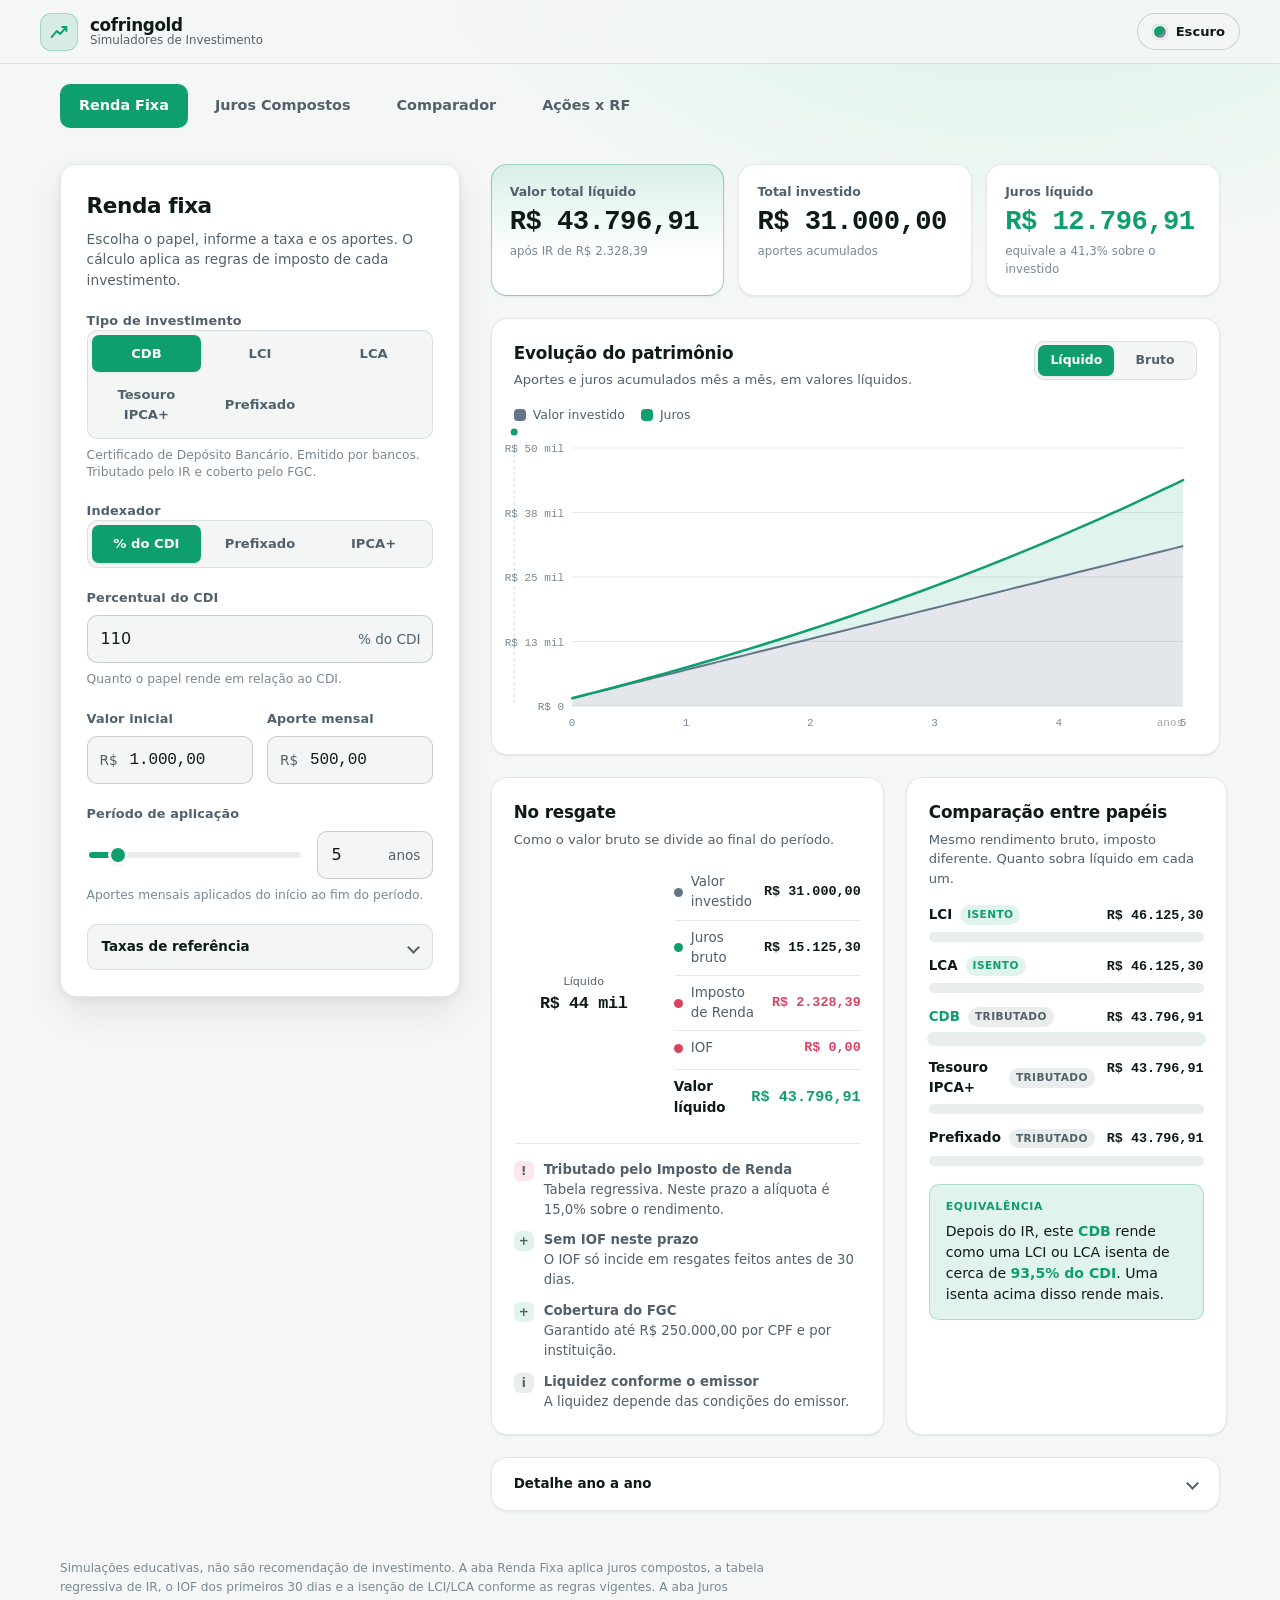
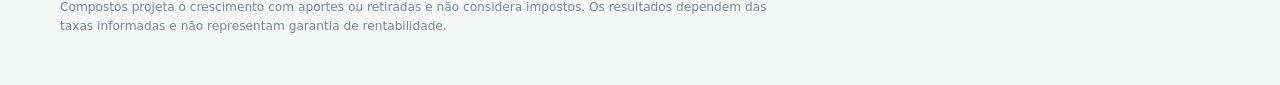
==== commit d59c48d7: "rename: Capitaliza -> cofringold no frontend" ====
--- a/public/index.html
+++ b/public/index.html
@@ -6,7 +6,7 @@
   <meta name="color-scheme" content="dark light">
   <meta name="theme-color" content="#0a0c10">
   <meta name="description" content="Simuladores de investimento: renda fixa brasileira (CDB, LCI, LCA, Tesouro IPCA+, prefixado) com IR, IOF e FGC, e calculadora de juros compostos e simples com aportes ou retiradas mensais e gráficos.">
-  <title>Capitaliza · Simuladores de Investimento</title>
+  <title>cofringold · Simuladores de Investimento</title>
   <link rel="stylesheet" href="style.css">
 </head>
 <body>
@@ -22,7 +22,7 @@
         </svg>
       </span>
       <span class="brand__text">
-        <span class="brand__name">Capitaliza</span>
+        <span class="brand__name">cofringold</span>
         <span class="brand__sub">Simuladores de Investimento</span>
       </span>
     </a>
--- a/public/style.css
+++ b/public/style.css
@@ -1,5 +1,5 @@
 /* =========================================================================
-   Capitaliza - Simulador de Renda Fixa
+   cofringold - Simulador de Renda Fixa
    CSS puro, sem dependencias. Estrategia de tema por variaveis CSS.
 
    Escala de raio (trava de forma):
